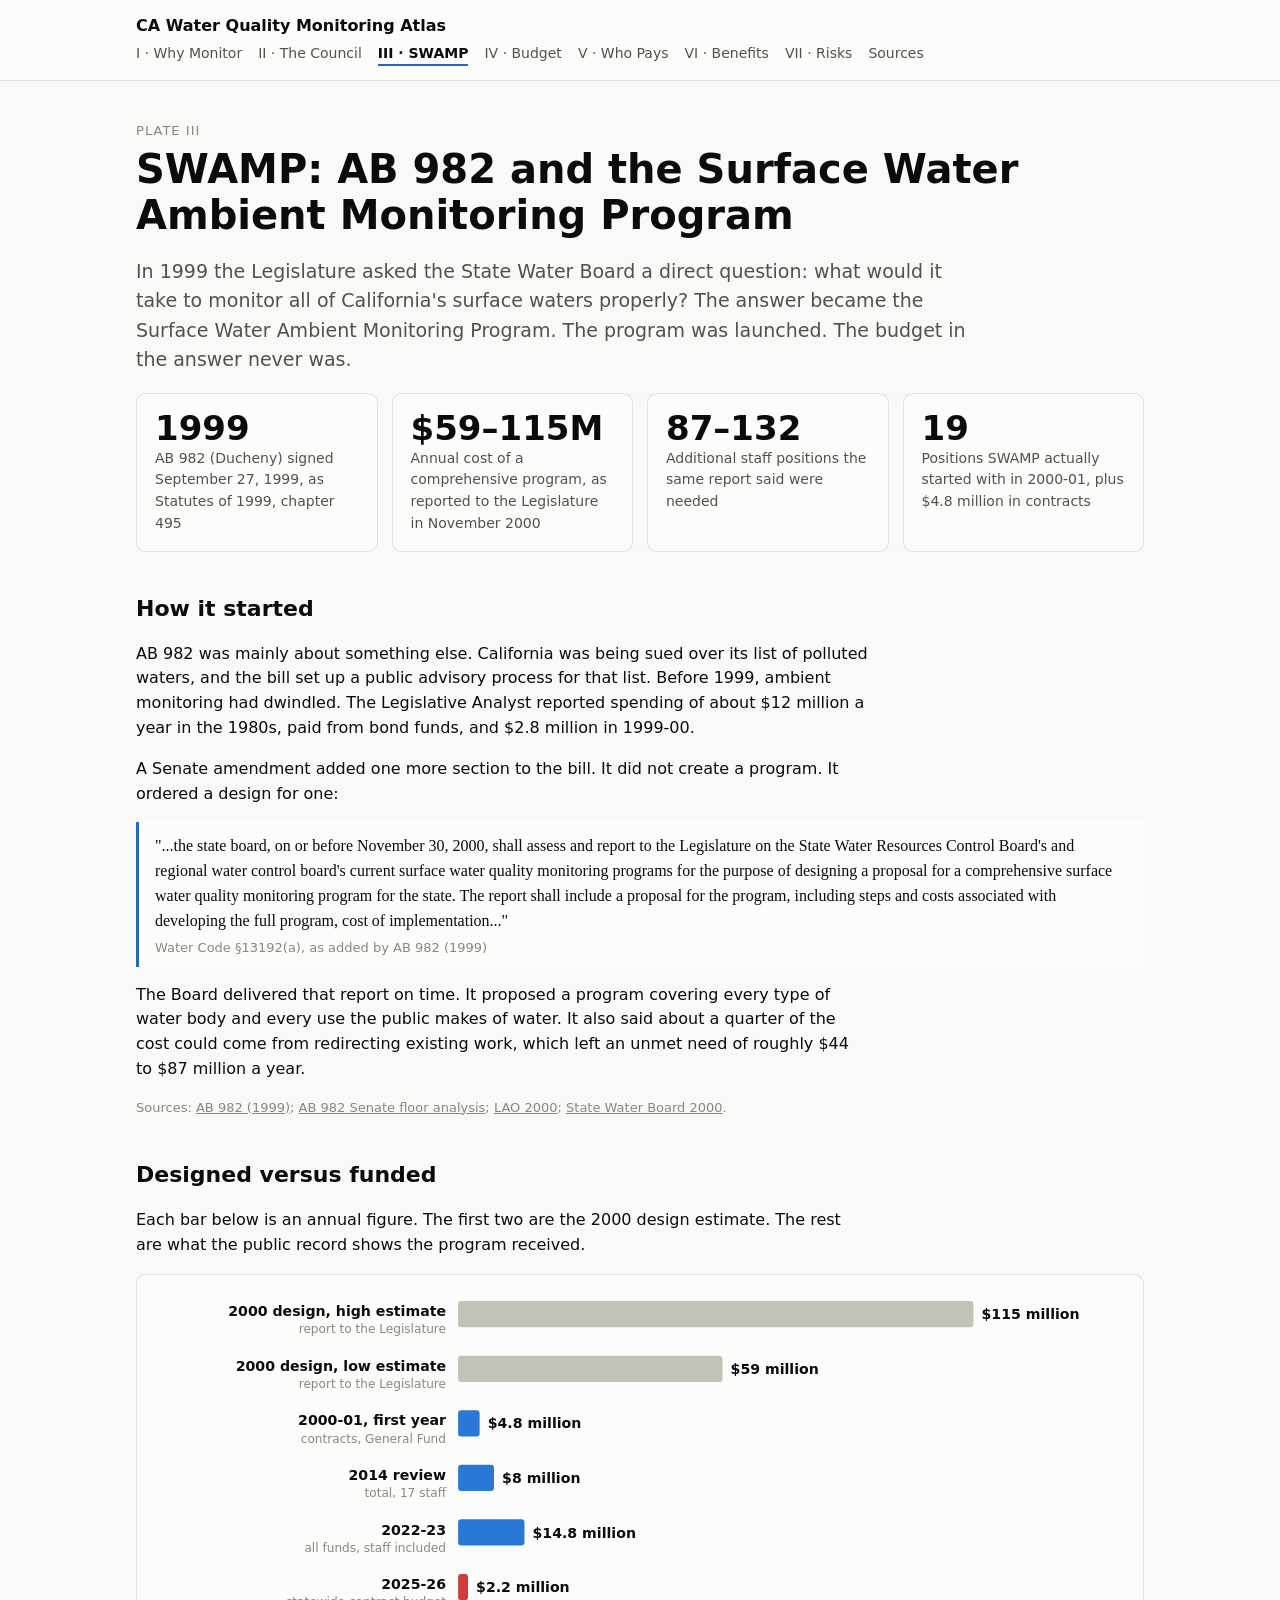
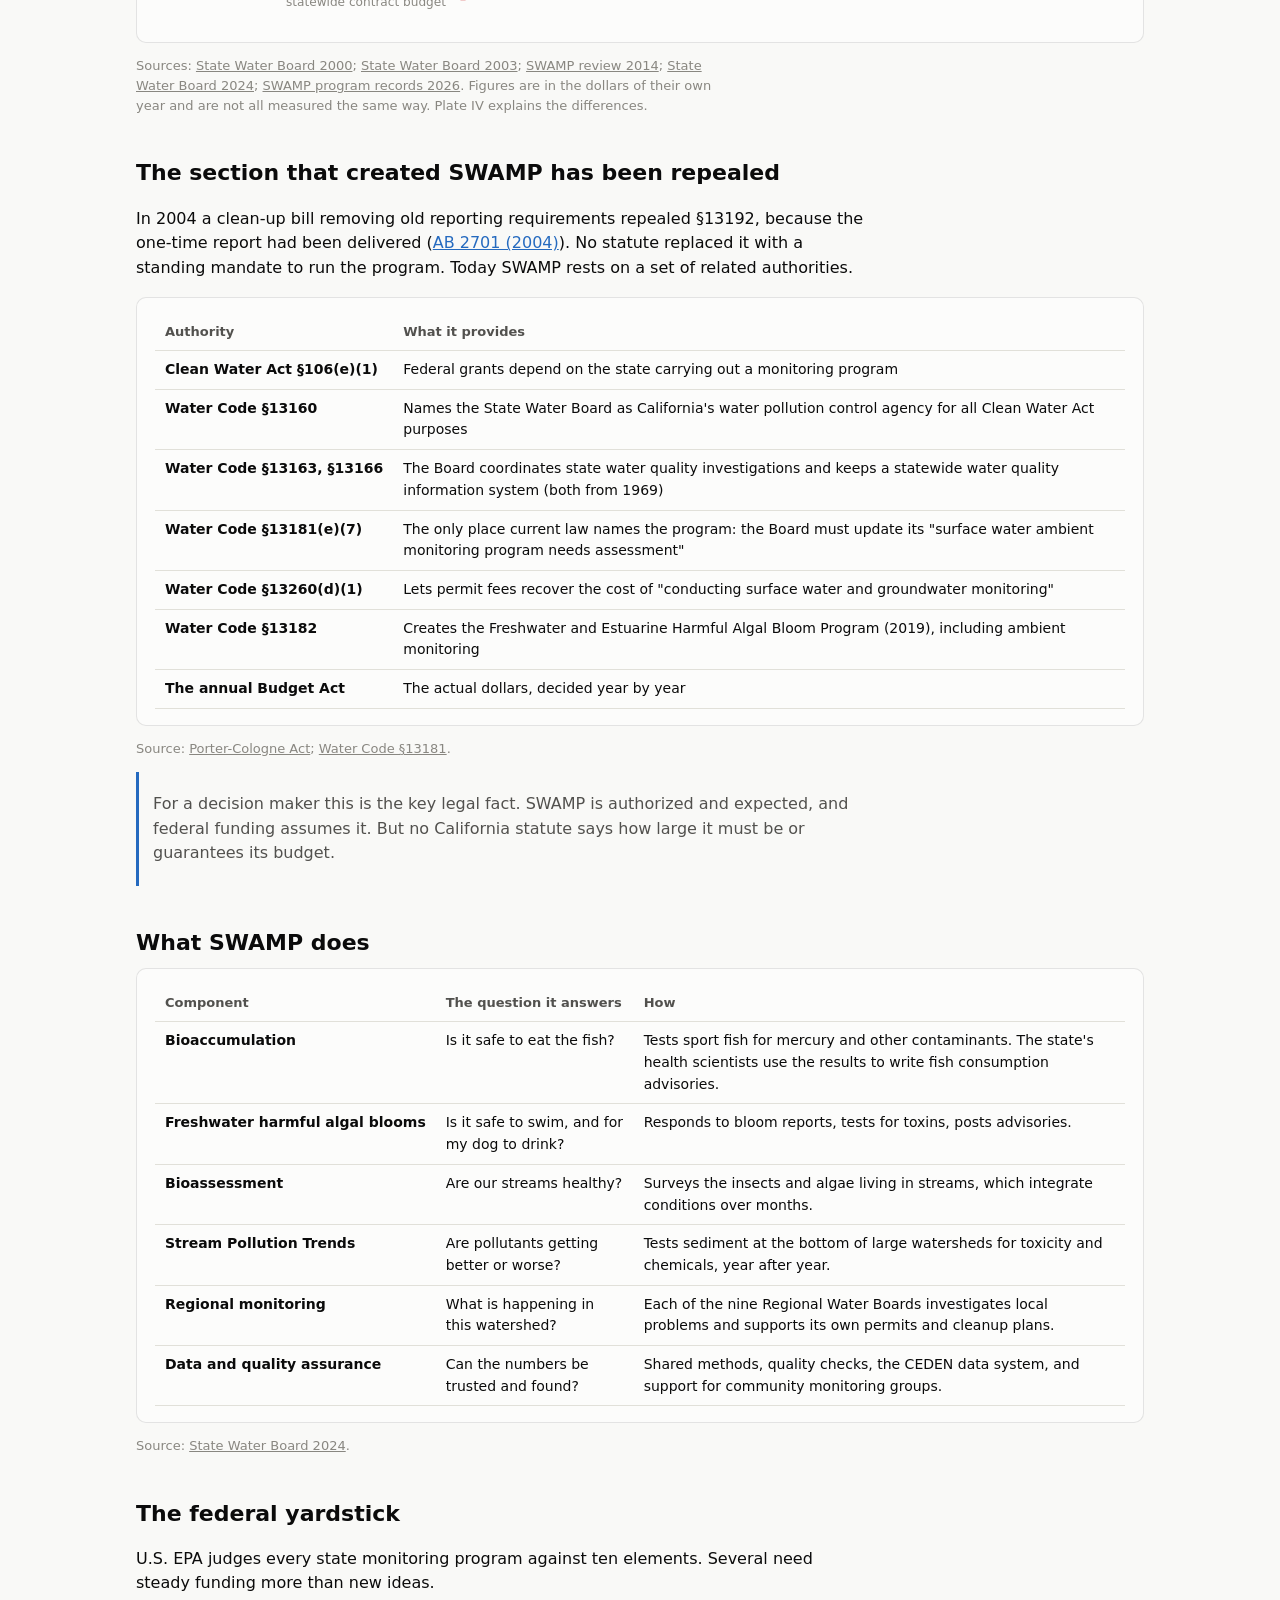
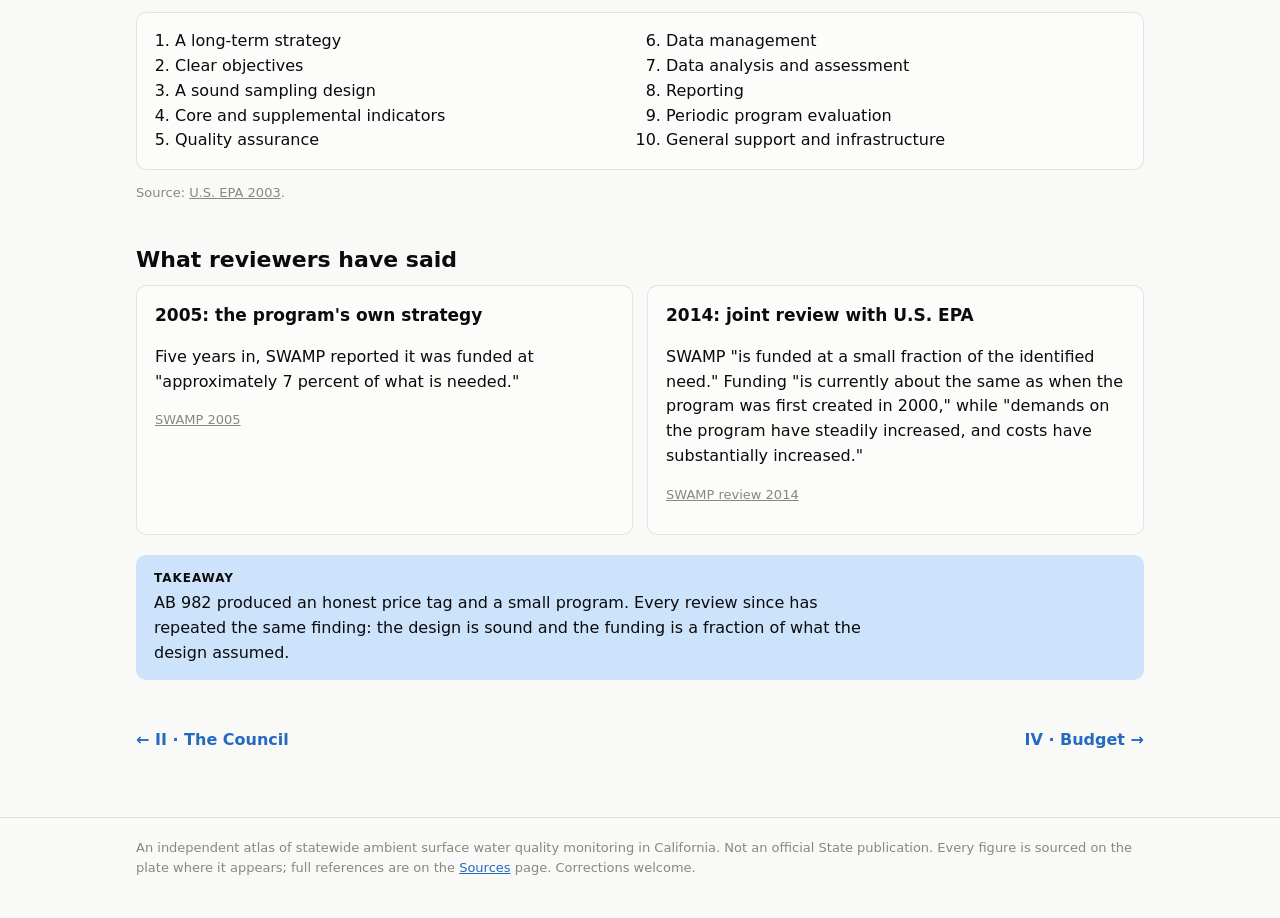
==== plates/swamp.html @ a685c1d4 "Start CA Water Quality Monitoring Atlas: seven plates and sources Why Monitor, The Council (SB 1070)" ====
<!doctype html>
<html lang="en" data-root="../">
<head>
<meta charset="utf-8">
<meta name="viewport" content="width=device-width, initial-scale=1">
<title>SWAMP · CA Water Quality Monitoring Atlas</title>
<link rel="stylesheet" href="../assets/atlas.css">
<style>
  .req td:first-child { white-space: nowrap; font-weight: 600; }
  ol.ten { columns: 2; column-gap: 32px; padding-left: 20px; margin: 0; }
  @media (max-width: 600px) { ol.ten { columns: 1; } }
</style>
</head>
<body>
<main class="wrap">
  <div class="plate-no">Plate III</div>
  <h1>SWAMP: AB 982 and the Surface Water Ambient Monitoring Program</h1>
  <p class="lede">In 1999 the Legislature asked the State Water Board a direct question: what would it take to monitor all of California's surface waters properly? The answer became the Surface Water Ambient Monitoring Program. The program was launched. The budget in the answer never was.</p>

  <div class="grid">
    <div class="card stat"><div class="v">1999</div><div class="l">AB 982 (Ducheny) signed September 27, 1999, as Statutes of 1999, chapter 495</div></div>
    <div class="card stat"><div class="v">$59–115M</div><div class="l">Annual cost of a comprehensive program, as reported to the Legislature in November 2000</div></div>
    <div class="card stat"><div class="v">87–132</div><div class="l">Additional staff positions the same report said were needed</div></div>
    <div class="card stat"><div class="v">19</div><div class="l">Positions SWAMP actually started with in 2000-01, plus $4.8 million in contracts</div></div>
  </div>

  <h2>How it started</h2>
  <p>AB 982 was mainly about something else. California was being sued over its list of polluted waters, and the bill set up a public advisory process for that list. Before 1999, ambient monitoring had dwindled. The Legislative Analyst reported spending of about $12 million a year in the 1980s, paid from bond funds, and $2.8 million in 1999-00.</p>
  <p>A Senate amendment added one more section to the bill. It did not create a program. It ordered a design for one:</p>
  <blockquote class="law">"...the state board, on or before November 30, 2000, shall assess and report to the Legislature on the State Water Resources Control Board's and regional water control board's current surface water quality monitoring programs for the purpose of designing a proposal for a comprehensive surface water quality monitoring program for the state. The report shall include a proposal for the program, including steps and costs associated with developing the full program, cost of implementation..."<cite>Water Code §13192(a), as added by AB 982 (1999)</cite></blockquote>
  <p>The Board delivered that report on time. It proposed a program covering every type of water body and every use the public makes of water. It also said about a quarter of the cost could come from redirecting existing work, which left an unmet need of roughly $44 to $87 million a year.</p>
  <p class="src">Sources: <a data-ref="ab982"></a>; <a data-ref="ab982an"></a>; <a data-ref="lao2000"></a>; <a data-ref="rpt2000"></a>.</p>

  <h2>Designed versus funded</h2>
  <p>Each bar below is an annual figure. The first two are the 2000 design estimate. The rest are what the public record shows the program received.</p>
  <div class="card" id="gap"></div>
  <p class="src">Sources: <a data-ref="rpt2000"></a>; <a data-ref="rpt2003"></a>; <a data-ref="review2014"></a>; <a data-ref="swrcb2024"></a>; <a data-ref="swampint"></a>. Figures are in the dollars of their own year and are not all measured the same way. Plate IV explains the differences.</p>

  <h2>The section that created SWAMP has been repealed</h2>
  <p>In 2004 a clean-up bill removing old reporting requirements repealed §13192, because the one-time report had been delivered (<a data-ref="ab2701"></a>). No statute replaced it with a standing mandate to run the program. Today SWAMP rests on a set of related authorities.</p>
  <div class="tbl-scroll card">
  <table class="req">
    <thead><tr><th>Authority</th><th>What it provides</th></tr></thead>
    <tbody>
      <tr><td>Clean Water Act §106(e)(1)</td><td>Federal grants depend on the state carrying out a monitoring program</td></tr>
      <tr><td>Water Code §13160</td><td>Names the State Water Board as California's water pollution control agency for all Clean Water Act purposes</td></tr>
      <tr><td>Water Code §13163, §13166</td><td>The Board coordinates state water quality investigations and keeps a statewide water quality information system (both from 1969)</td></tr>
      <tr><td>Water Code §13181(e)(7)</td><td>The only place current law names the program: the Board must update its "surface water ambient monitoring program needs assessment"</td></tr>
      <tr><td>Water Code §13260(d)(1)</td><td>Lets permit fees recover the cost of "conducting surface water and groundwater monitoring"</td></tr>
      <tr><td>Water Code §13182</td><td>Creates the Freshwater and Estuarine Harmful Algal Bloom Program (2019), including ambient monitoring</td></tr>
      <tr><td>The annual Budget Act</td><td>The actual dollars, decided year by year</td></tr>
    </tbody>
  </table>
  </div>
  <p class="src">Source: <a data-ref="pc"></a>; <a data-ref="wc13181"></a>.</p>
  <div class="callout"><p>For a decision maker this is the key legal fact. SWAMP is authorized and expected, and federal funding assumes it. But no California statute says how large it must be or guarantees its budget.</p></div>

  <h2>What SWAMP does</h2>
  <div class="tbl-scroll card">
  <table class="req">
    <thead><tr><th>Component</th><th>The question it answers</th><th>How</th></tr></thead>
    <tbody>
      <tr><td>Bioaccumulation</td><td>Is it safe to eat the fish?</td><td>Tests sport fish for mercury and other contaminants. The state's health scientists use the results to write fish consumption advisories.</td></tr>
      <tr><td>Freshwater harmful algal blooms</td><td>Is it safe to swim, and for my dog to drink?</td><td>Responds to bloom reports, tests for toxins, posts advisories.</td></tr>
      <tr><td>Bioassessment</td><td>Are our streams healthy?</td><td>Surveys the insects and algae living in streams, which integrate conditions over months.</td></tr>
      <tr><td>Stream Pollution Trends</td><td>Are pollutants getting better or worse?</td><td>Tests sediment at the bottom of large watersheds for toxicity and chemicals, year after year.</td></tr>
      <tr><td>Regional monitoring</td><td>What is happening in this watershed?</td><td>Each of the nine Regional Water Boards investigates local problems and supports its own permits and cleanup plans.</td></tr>
      <tr><td>Data and quality assurance</td><td>Can the numbers be trusted and found?</td><td>Shared methods, quality checks, the CEDEN data system, and support for community monitoring groups.</td></tr>
    </tbody>
  </table>
  </div>
  <p class="src">Source: <a data-ref="swrcb2024"></a>.</p>

  <h2>The federal yardstick</h2>
  <p>U.S. EPA judges every state monitoring program against ten elements. Several need steady funding more than new ideas.</p>
  <div class="card"><ol class="ten">
    <li>A long-term strategy</li><li>Clear objectives</li><li>A sound sampling design</li><li>Core and supplemental indicators</li><li>Quality assurance</li>
    <li>Data management</li><li>Data analysis and assessment</li><li>Reporting</li><li>Periodic program evaluation</li><li>General support and infrastructure</li>
  </ol></div>
  <p class="src">Source: <a data-ref="epa2003"></a>.</p>

  <h2>What reviewers have said</h2>
  <div class="two">
    <div class="card"><h3>2005: the program's own strategy</h3><p>Five years in, SWAMP reported it was funded at "approximately 7 percent of what is needed."</p><p class="src"><a data-ref="strat2005"></a></p></div>
    <div class="card"><h3>2014: joint review with U.S. EPA</h3><p>SWAMP "is funded at a small fraction of the identified need." Funding "is currently about the same as when the program was first created in 2000," while "demands on the program have steadily increased, and costs have substantially increased."</p><p class="src"><a data-ref="review2014"></a></p></div>
  </div>

  <div class="takeaway"><b>Takeaway</b><p>AB 982 produced an honest price tag and a small program. Every review since has repeated the same finding: the design is sound and the funding is a fraction of what the design assumed.</p></div>
</main>
<script src="../assets/refs.js"></script>
<script src="../assets/atlas.js"></script>
<script>
hbars(document.getElementById("gap"), [
  { k: "2000 design, high estimate", sub: "report to the Legislature", v: 115, lab: "$115 million", c: "var(--neutral)" },
  { k: "2000 design, low estimate", sub: "report to the Legislature", v: 59, lab: "$59 million", c: "var(--neutral)" },
  { k: "2000-01, first year", sub: "contracts, General Fund", v: 4.8, lab: "$4.8 million" },
  { k: "2014 review", sub: "total, 17 staff", v: 8, lab: "$8 million" },
  { k: "2022-23", sub: "all funds, staff included", v: 14.8, lab: "$14.8 million" },
  { k: "2025-26", sub: "statewide contract budget", v: 2.2, lab: "$2.2 million", c: "var(--critical)" },
], { label: "SWAMP design cost estimates compared with actual funding", max: 115 });
</script>
</body>
</html>
---- assets/atlas.css ----
:root {
  color-scheme: light;
  --page: #f9f9f7;
  --surface: #fcfcfb;
  --ink: #0b0b0b;
  --ink-2: #52514e;
  --muted: #898781;
  --grid: #e1e0d9;
  --axis: #c3c2b7;
  --border: rgba(11,11,11,0.10);
  --accent: #256abf;
  --accent-wash: #cde2fb;
  --s1: #2a78d6; --s2: #eb6834; --s3: #1baf7a; --s4: #eda100;
  --good: #0ca30c; --warning: #fab219; --serious: #ec835a; --critical: #d03b3b;
  --neutral: #c3c2b7;
}
@media (prefers-color-scheme: dark) {
  :root:not([data-theme="light"]) {
    color-scheme: dark;
    --page: #0d0d0d; --surface: #1a1a19; --ink: #ffffff; --ink-2: #c3c2b7;
    --grid: #2c2c2a; --axis: #383835; --border: rgba(255,255,255,0.10);
    --accent: #6da7ec; --accent-wash: #184f95;
    --s1: #3987e5; --s2: #d95926; --s3: #199e70; --s4: #c98500; --neutral: #52514e;
  }
}
:root[data-theme="dark"] {
  color-scheme: dark;
  --page: #0d0d0d; --surface: #1a1a19; --ink: #ffffff; --ink-2: #c3c2b7;
  --grid: #2c2c2a; --axis: #383835; --border: rgba(255,255,255,0.10);
  --accent: #6da7ec; --accent-wash: #184f95;
  --s1: #3987e5; --s2: #d95926; --s3: #199e70; --s4: #c98500; --neutral: #52514e;
}
* { box-sizing: border-box; }
body {
  margin: 0; background: var(--page); color: var(--ink);
  font: 16px/1.55 system-ui, -apple-system, "Segoe UI", sans-serif;
}
a { color: var(--accent); }
.wrap { max-width: 1040px; margin: 0 auto; padding: 0 16px; }
header.site { border-bottom: 1px solid var(--border); background: var(--surface); }
header.site .wrap { display: flex; flex-wrap: wrap; gap: 4px 20px; align-items: baseline; padding-top: 14px; padding-bottom: 14px; }
header.site .brand { font-weight: 700; text-decoration: none; color: var(--ink); margin-right: auto; }
header.site nav { display: flex; flex-wrap: wrap; gap: 4px 16px; font-size: 14px; }
header.site nav a { color: var(--ink-2); text-decoration: none; }
header.site nav a[aria-current="page"] { color: var(--ink); font-weight: 600; border-bottom: 2px solid var(--accent); }
.plate-no { font-size: 13px; letter-spacing: .08em; text-transform: uppercase; color: var(--muted); margin: 40px 0 4px; }
h1 { font-size: clamp(28px, 4vw, 40px); line-height: 1.15; margin: 0 0 12px; }
h2 { font-size: 22px; margin: 40px 0 8px; }
h3 { font-size: 17px; margin: 24px 0 6px; }
.lede { font-size: 19px; color: var(--ink-2); max-width: 70ch; }
p, li { max-width: 72ch; }
.card { background: var(--surface); border: 1px solid var(--border); border-radius: 10px; padding: 16px 18px; }
.grid { display: grid; gap: 14px; grid-template-columns: repeat(auto-fill, minmax(240px, 1fr)); }
.stat .v { font-size: 34px; font-weight: 700; line-height: 1.1; }
.stat .l { color: var(--ink-2); font-size: 14px; }
.src { font-size: 13px; color: var(--muted); }
.src a { color: var(--muted); }
table { border-collapse: collapse; width: 100%; font-size: 14px; }
th, td { text-align: left; padding: 8px 10px; border-bottom: 1px solid var(--grid); vertical-align: top; }
th { font-weight: 600; color: var(--ink-2); font-size: 13px; }
td.num { font-variant-numeric: tabular-nums; }
.tbl-scroll { overflow-x: auto; }
.badge { display: inline-flex; align-items: center; gap: 6px; font-size: 13px; white-space: nowrap; }
.dot { width: 10px; height: 10px; border-radius: 50%; display: inline-block; flex: none; }
.callout { border-left: 3px solid var(--accent); padding: 4px 0 4px 14px; color: var(--ink-2); }
footer.site { margin-top: 64px; border-top: 1px solid var(--border); padding: 20px 0 40px; font-size: 13px; color: var(--muted); }
.tip { position: fixed; pointer-events: none; background: var(--surface); color: var(--ink); border: 1px solid var(--border);
  border-radius: 8px; padding: 8px 10px; font-size: 13px; max-width: 320px; box-shadow: 0 4px 16px rgba(0,0,0,.12); opacity: 0; transition: opacity .1s; z-index: 10; }
.tip.on { opacity: 1; }
.pager { display: flex; justify-content: space-between; gap: 16px; margin-top: 48px; font-weight: 600; }
.pager a { text-decoration: none; }
.takeaway { background: var(--accent-wash); border-radius: 10px; padding: 14px 18px; margin: 20px 0; }
.takeaway b:first-child { display: block; font-size: 12px; letter-spacing: .08em; text-transform: uppercase; margin-bottom: 4px; }
.takeaway p { margin: 0; }
blockquote.law { margin: 14px 0; padding: 12px 16px; border-left: 3px solid var(--accent); background: var(--surface); font-family: Georgia, "Times New Roman", serif; font-size: 16px; }
blockquote.law cite { display: block; margin-top: 6px; font: 13px system-ui, sans-serif; color: var(--muted); font-style: normal; }
.two { display: grid; gap: 14px; grid-template-columns: repeat(auto-fit, minmax(300px, 1fr)); }
.two h3, .grid h3 { margin-top: 0; }
.card ul { margin: 0; padding-left: 18px; }
.ref { font-size: 14px; color: var(--ink-2); margin: 6px 0 0; }
.pending { border: 1px dashed var(--axis); border-radius: 10px; padding: 16px 18px; color: var(--ink-2); }
sup a { text-decoration: none; }
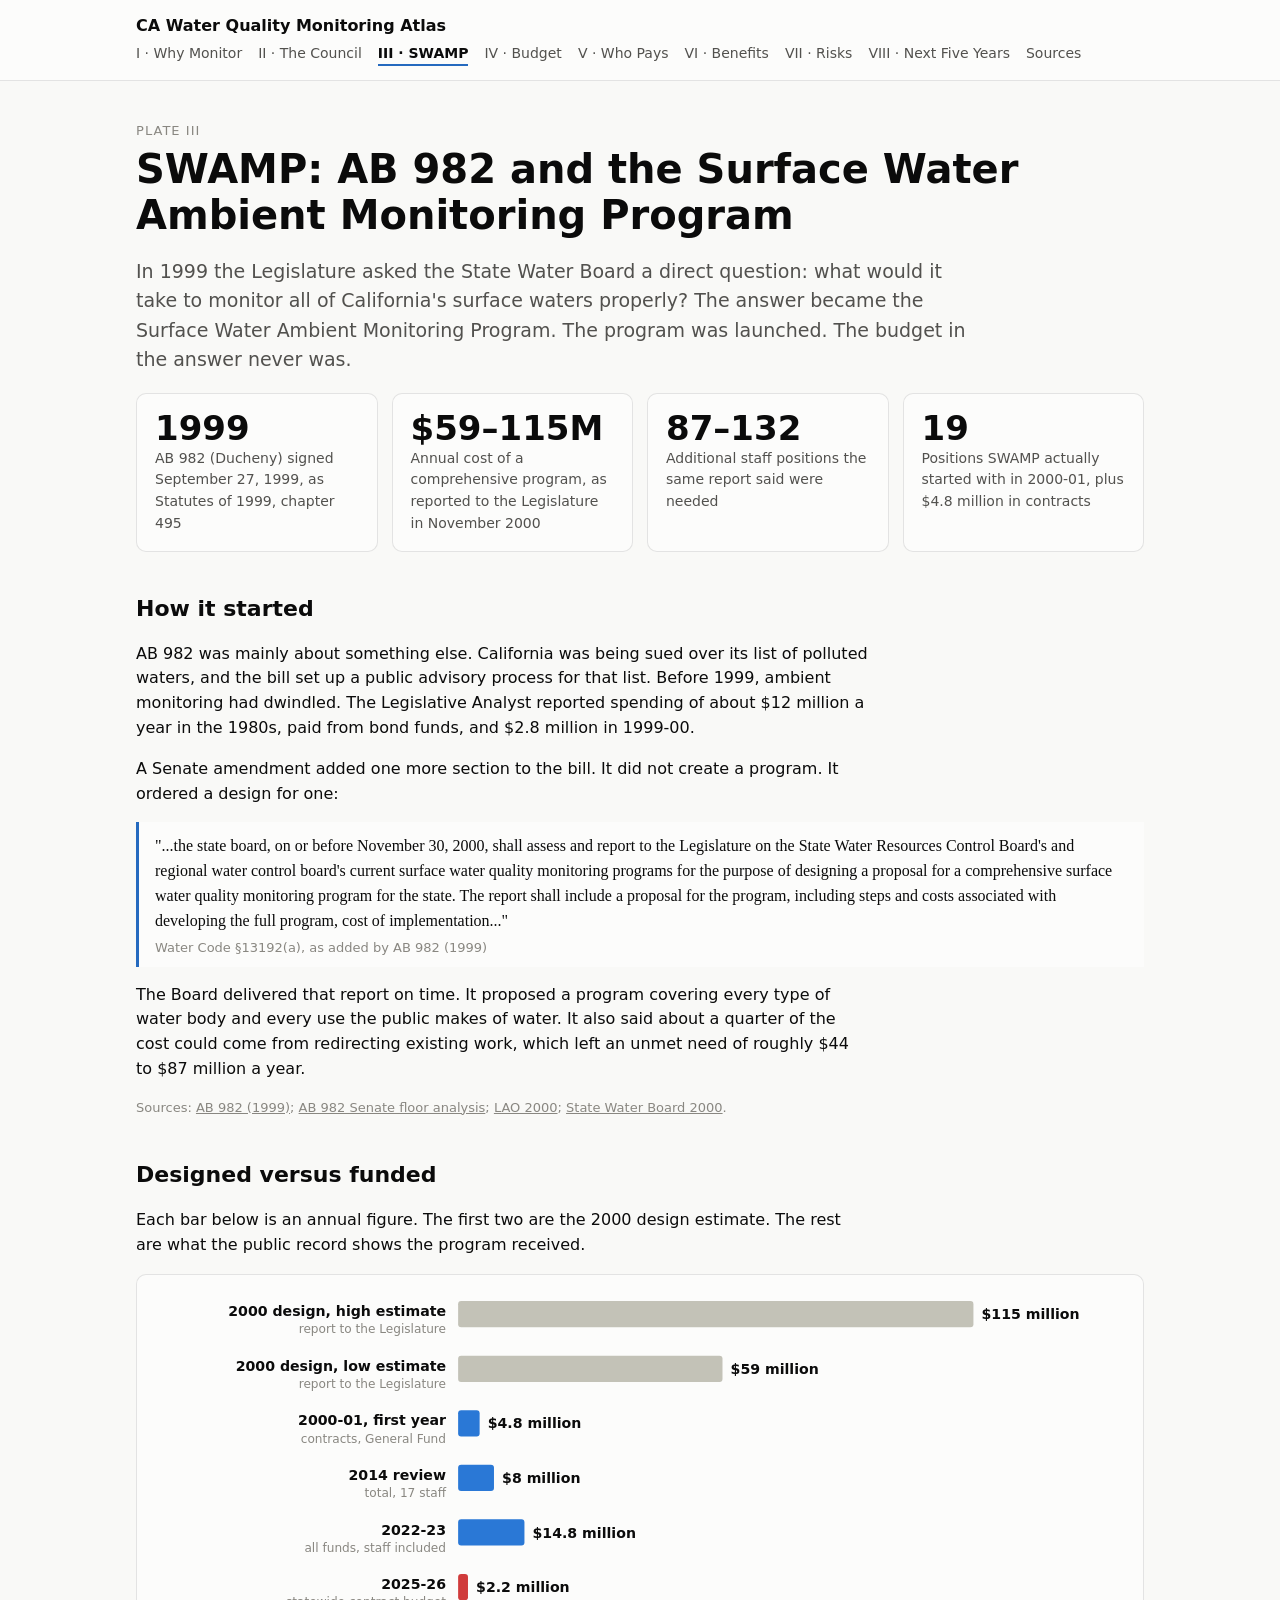
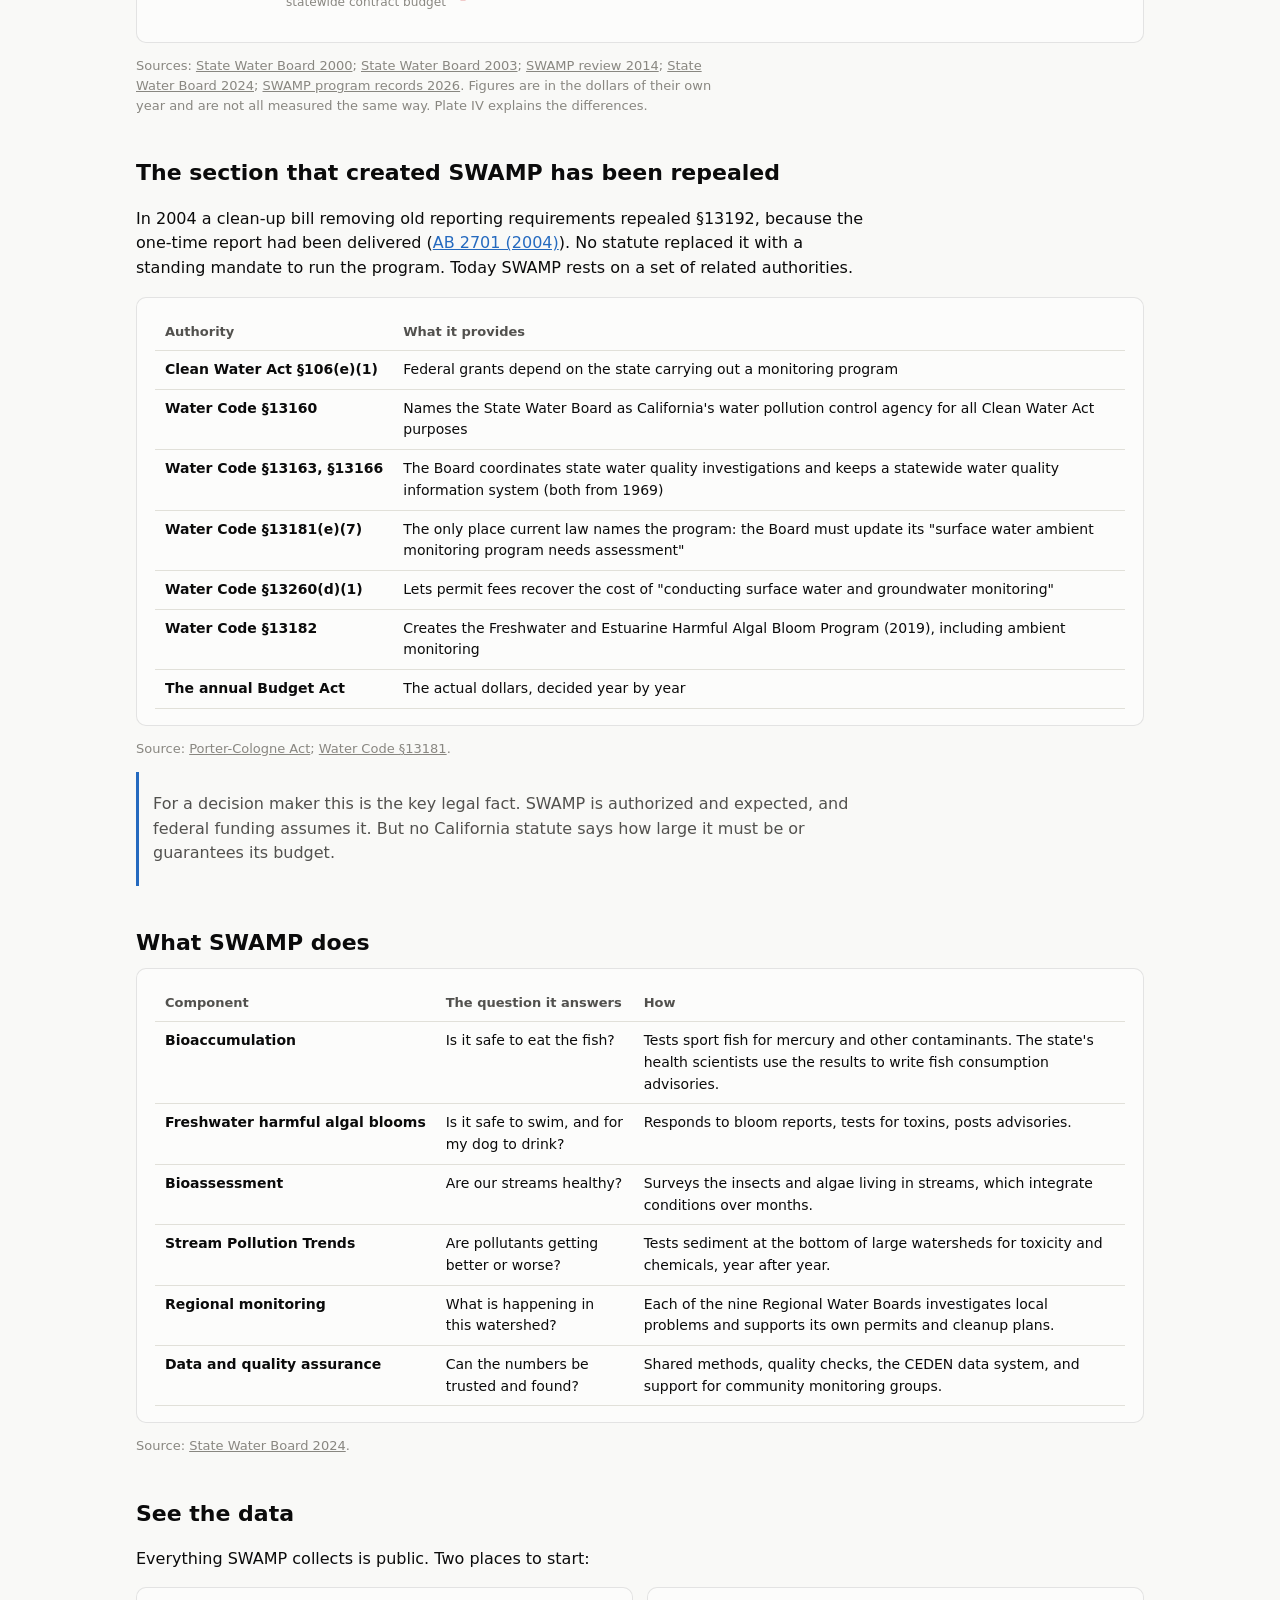
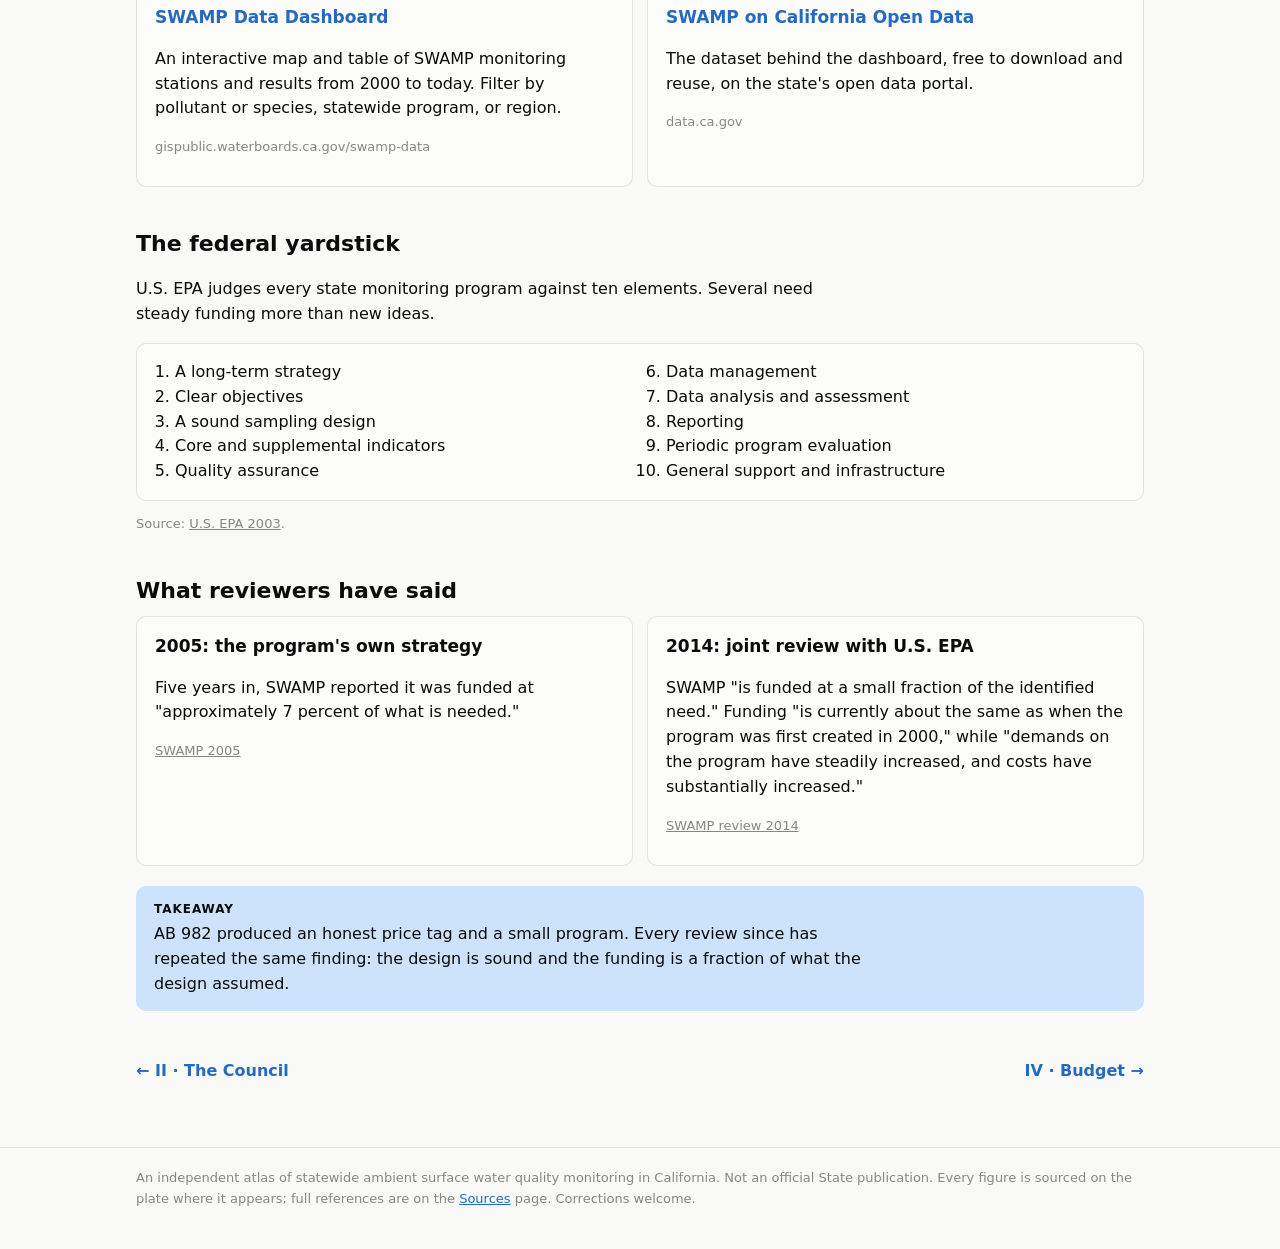
==== commit c6b95b56: "Add links to the SWAMP Data Dashboard and open data Co-Authored-By: Claude Fable 5.2 <noreply@anthro" ====
--- a/plates/swamp.html
+++ b/plates/swamp.html
@@ -7,6 +7,9 @@
 <link rel="stylesheet" href="../assets/atlas.css">
 <style>
   .req td:first-child { white-space: nowrap; font-weight: 600; }
+  .datalinks a.card { text-decoration: none; color: var(--ink); display: block; }
+  .datalinks a.card:hover { border-color: var(--accent); }
+  .datalinks h3 { color: var(--accent); }
   ol.ten { columns: 2; column-gap: 32px; padding-left: 20px; margin: 0; }
   @media (max-width: 600px) { ol.ten { columns: 1; } }
 </style>
@@ -71,6 +74,13 @@
   </div>
   <p class="src">Source: <a data-ref="swrcb2024"></a>.</p>
 
+  <h2>See the data</h2>
+  <p>Everything SWAMP collects is public. Two places to start:</p>
+  <div class="two datalinks">
+    <a class="card" href="https://gispublic.waterboards.ca.gov/swamp-data/"><h3>SWAMP Data Dashboard</h3><p>An interactive map and table of SWAMP monitoring stations and results from 2000 to today. Filter by pollutant or species, statewide program, or region.</p><p class="src">gispublic.waterboards.ca.gov/swamp-data</p></a>
+    <a class="card" href="https://data.ca.gov/@california-state-water-resources-control-board/surface-water-ambient-monitoring-program"><h3>SWAMP on California Open Data</h3><p>The dataset behind the dashboard, free to download and reuse, on the state's open data portal.</p><p class="src">data.ca.gov</p></a>
+  </div>
+
   <h2>The federal yardstick</h2>
   <p>U.S. EPA judges every state monitoring program against ten elements. Several need steady funding more than new ideas.</p>
   <div class="card"><ol class="ten">
